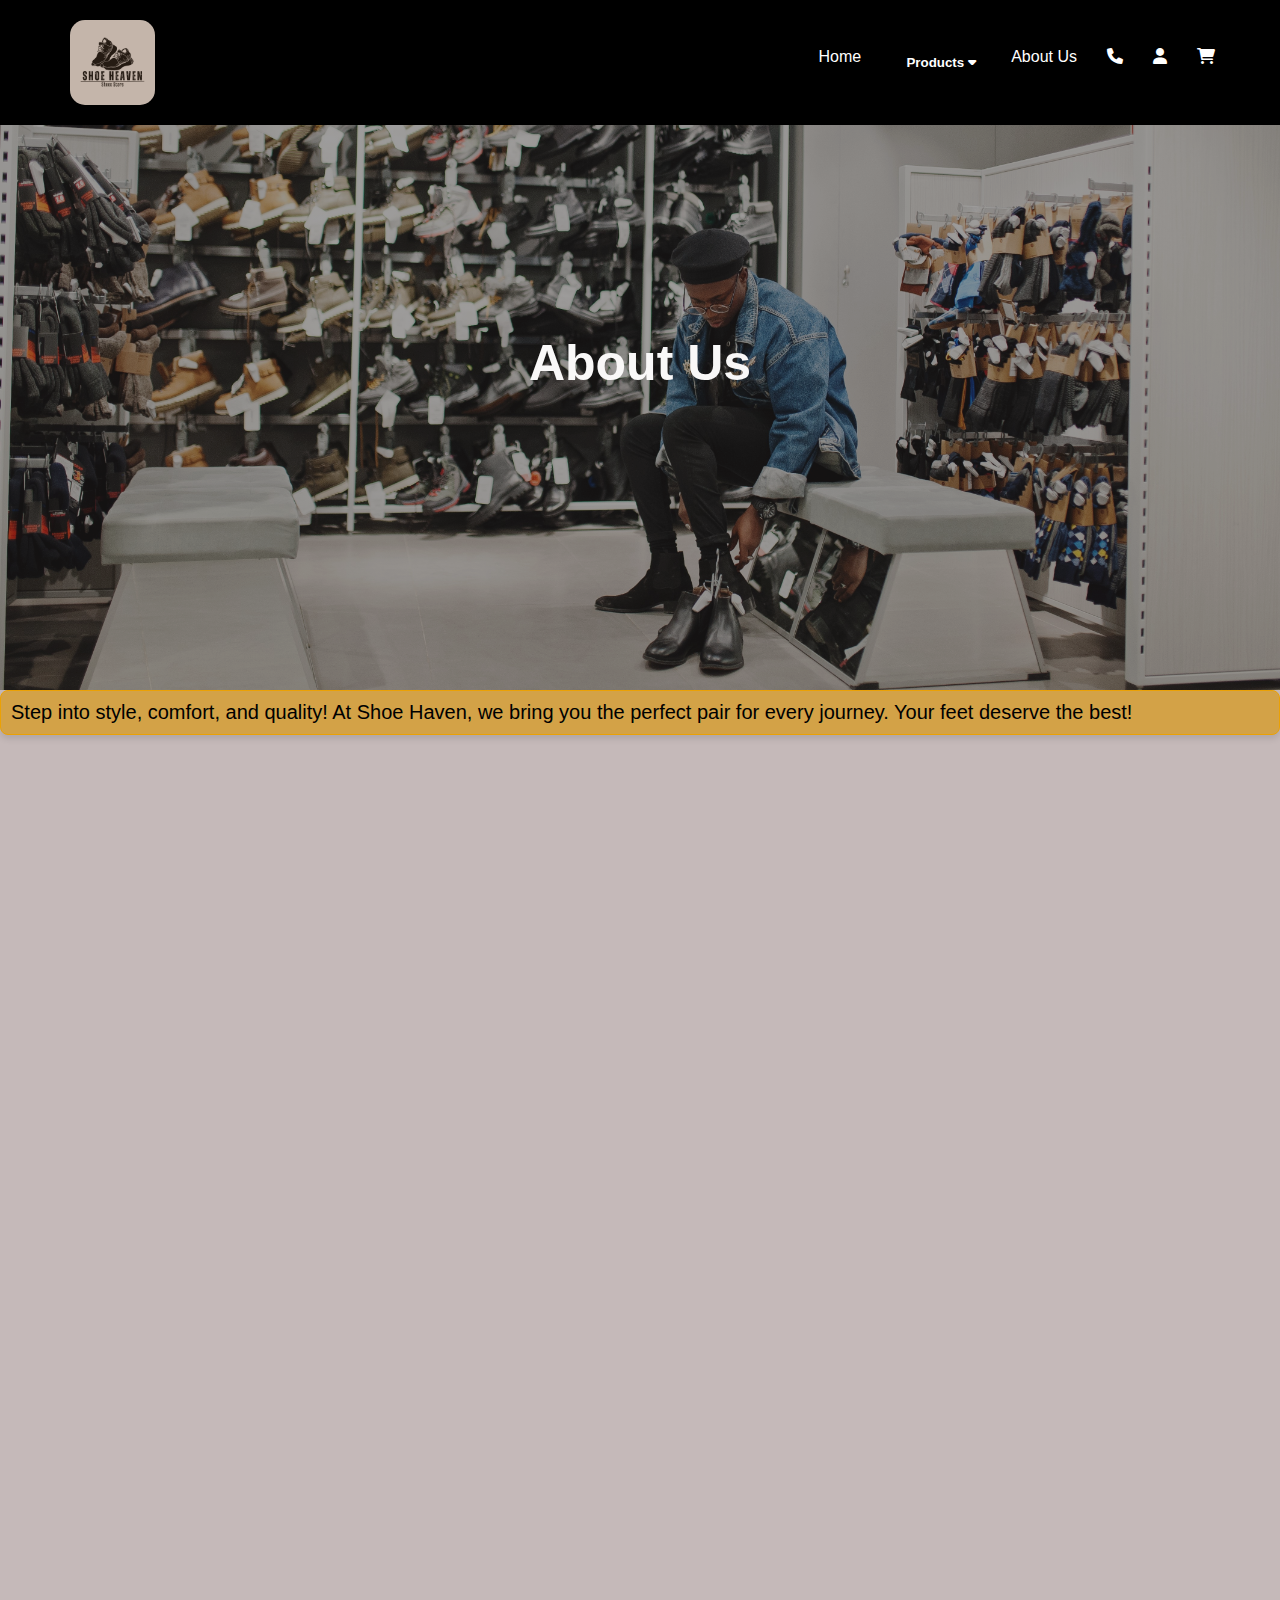
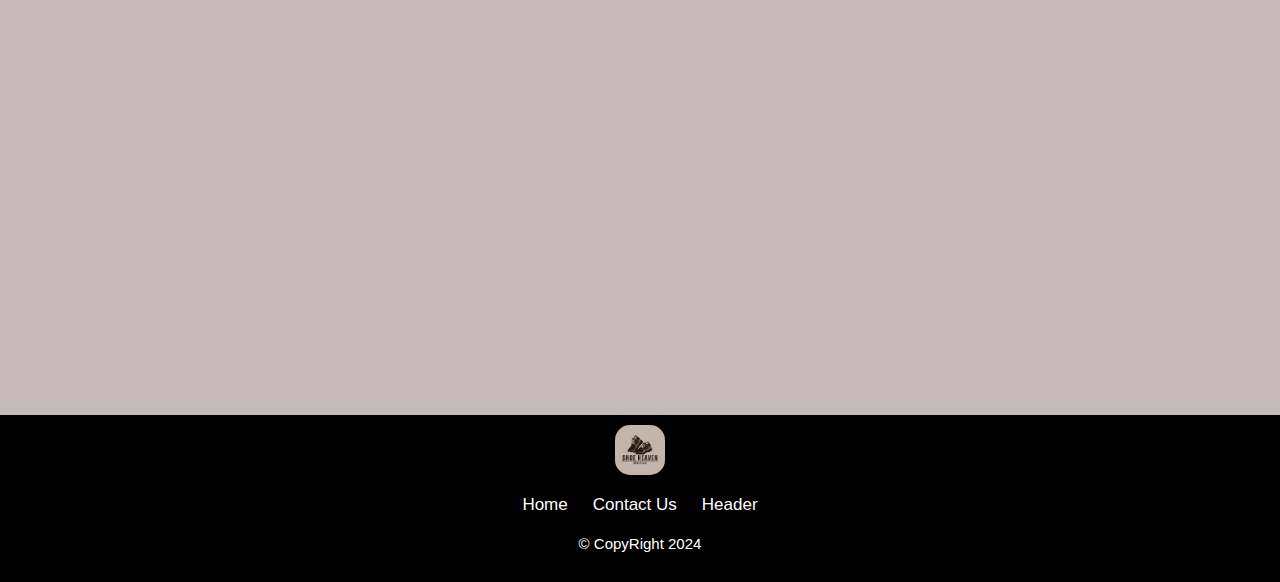
==== about.html @ 93aa8b42 "Second Commit" ====
<!DOCTYPE html>
<html lang="en">
<head>
    <meta charset="UTF-8">
    <meta name="viewport" content="width=device-width, initial-scale=1.0">
    <title>About us</title>
    <link rel="stylesheet" href="about.css">
    <script src="about.js" defer></script>
    <link rel="stylesheet" href="https://cdnjs.cloudflare.com/ajax/libs/font-awesome/6.0.0-beta3/css/all.min.css">
</head>
<body>
  <div id="popup" class="popup hidden">
    <div class="popup-content">
        <p></p>
        <button id="ok-btn" class="ok-btn">Ok</button>
    </div>
</div>

<header>
    <img src="/logo.png" alt="">
    <div class="navig">
      <a href="Homepage.html">Home</a>
      <div class="dropdown">
        <button class="dropbtn">Products <i class="fa fa-caret-down"></i></button>
        <div class="dropdown-content">
          <a href="index.html">Men</a>
          <a href="index2.html">Women</a>
        </div>
      </div>
      <a href="about us/about.html">About Us</a>
      <a href="contact us/contact.html"> <i class="fa-solid fa-phone"></i> </a>
      <a href="/signup.html"><i class="fas fa-user"> </i></a>
      <a href="add-to-cart.html"> <i class="fas fa-shopping-cart"> </i> </a>
    </div>
    <div class="hamburger" onclick="toggleMenue()">
      <span></span>
      <span></span>
      <span></span>
    </div>
  </header>
  <nav id="navMenu">
    <div class="small-navig">
      <a href="#">Home</a>
      <a href="index.html">Products</a>
      <a href="about us/about.html">About Us</a>
      <a href="contact us/contact.html"> <i class="fa-solid fa-phone"></i> </a>
      <a href="/signup.html"> <i class="fas fa-user"> </i> </a>
      <a href="add-to-cart.html"> <i class="fas fa-shopping-cart"> </i> </a>
    </div>   
  </nav>
</header>
    <nav id="navMenu">
        <div class="navig">
            <a href="/Homepage.html"> Home  </a> 
            <div class="dropdown">
                <button class="dropbtn"> Products <i class="fa fa-caret-down"> </i></button>
                <div class="dropdown-content">
            <a href="#"> Men</a> 
            <a href="#"> Women</a> 
            </div>
            </div>
            <a href=""> About Us  </a> 
            <a href=""> Contact Us</a> 
            <a href="signup.html"> <i class="fas fa-user"> </i></a> 
            <a href="#"> <i class="fas fa-shopping-cart"> </i> </a> 
            <a href=""> Check Out </a>  
            </div>
    <div class="hamburger" onclick="toggleMenue()">
            <span></span>
            <span></span>
            <span></span>
    </div>
    </nav>

<div class="header-spacer"></div>

        <div class="slider-nav">
            <a></a>
            <a></a>
            <a></a>
        </div>
    </div>
</section>

<div class="header-spacer"></div>
        <main>
            <article>
                <div class="wrapper">
                    <h1>About Us</h1>
                  </div>
                  <div class="marquee-container">
                    <div class="marquee-text">Join us for our big event this weekend! Don't miss out on the fun and excitement!</div>
                  </div>
                  <article class="article-section">
                    <section class="section" id="section">
                      <div class="description">
                        <h2>About the Business</h2>
                        <p>
                          At Shoe Haven, we believe in delivering the perfect pair of shoes for every step you take.
                          With a wide variety of styles and sizes, we are committed to providing exceptional quality 
                          and unbeatable comfort for every customer. <p id="additionaltxt">Our team carefully selects the finest materials 
                            to ensure every shoe meets the highest standards. We aim to inspire confidence and style 
                            with every pair we craft.</p>
                        </p>
                        <br>
                        <br>
                        <button id="btn">See more</button>
                      </div>
                      <div class="image">
                        <img src="/about us/360_F_630157414_SJ86eZxN3ddwZ3CBy7HySJtjxJaLXy9B.jpg" alt="Shoes collection">
                      </div>
                    </section>
              
                    <section class="section2" id="section">
                      <div class="description">
                        <h2>Our Story</h2>
                        <p>
                          Founded in 2010 by passionate footwear enthusiasts, Shoe Haven started as a small family business.
                          Over the years, we’ve grown into a trusted brand, known for combining fashion-forward designs 
                          with durability and affordability. <p id="additionaltxt2"> Our journey is rooted in the belief that great shoes 
                            can elevate every moment, big or small. Today, we continue to innovate while staying true to our roots.</p>
                        </p>
                        <br>
                        <br>
                        <button id="btn2">See more</button>
                      </div>
                      <div class="image">
                        <img src="/about us/images.jpeg" alt="Founders of Shoe Haven">
                      </div>
                    </section>
              
                    <section class="section" id="section">
                      <div class="description">
                        <h2>Our Location</h2>
                        <p>
                          Visit us at our flagship store in the heart of downtown, or explore our collections online.
                          Our central location makes it convenient for all shoe lovers to experience the Shoe Haven difference. <p id="additionaltxt3">Enjoy a welcoming atmosphere, personalized service, and the chance to find the perfect pair. 
                            Whether in-store or online, we bring the same passion and care to your shopping experience.</p>
                        </p>
                        <br>
                        <br>
                        <button id="btn3">See more</button>
                      </div>
                      <div class="image">
                        <img src="/about us/istockphoto-1461385811-612x612.jpg" alt="Shoe Haven location">
                      </div>
                    </section>
                  </article>
        </main>
    

        <footer>
            <img src="/logo.png" alt="logo">
            <div class="footer-nav">
                <a href="#">Home</a>
                <a href="#">Contact Us</a>
                <a href="#">Header</a>
            </div>
            <p>&#169; CopyRight 2024</p>
        </footer>
</body>
</html>
---- about.css ----
*{
  padding: 0px;
  margin: 0px;
  box-sizing: border-box;
}

body{
background-color: white;
font-family:"Nunito Sans", Alexandria;
font-size: 20px;
}

header {
display: flex;
justify-content: space-between;
align-items: center;
padding: 20px;
background-color: black;
position: fixed;
width: 100%;
top: 0;
z-index: 1000;
right: 0;
left: 0;
/*padding-bottom: 20px;*/
/*margin-bottom: 15px;*/
}

.header-spacer {
height: 20px;
}

header a{
text-decoration: none;
color: white;
border-radius: 5px;
transition: background-color 0.3s ease, padding 0.3s ease;
padding: 10px;
display: inline-block;
}

header a:hover{
background-color: rgb(230, 213, 183);
transform: scale(1.1); /* Smooth effect without layout shift */
padding: 20px;
}

header img {
width: 85px;
height: auto;
border-radius: 15px; 
margin-left: 50px;
}

.navig{
display: flex;
gap: 10px;
padding: 0 35px;
font-size: 16px;
justify-content: center;
cursor: pointer;
}

.dropbtn{
background-color: black;
color: white;
border: 0;
font-weight: bold;
padding: 10px 10px;
margin-left: 10px;

}


.dropdown{
    float: left;
    overflow: hidden;
}

.dropdown-content{
    display: none;
    position: absolute;
    z-index: 1;
    
}

.dropdown-content a{
    float: none;
    text-decoration: none;
    display: block;
}

.dropdown-content a:hover{
    background-color: rgb(99, 99, 93) ;
}


.dropdown:hover .dropdown-content{
  display: block;
}

header .hamburger {
flex-direction: column;
gap: 5px;
display: none;
cursor: pointer;
}

header .hamburger span {
width: 30px;
height: 5px;
border-radius: 50px;
background-color: white;
}

#navMenu{
display: flex;
justify-content: center;
align-items: center;
flex-direction: column;
width: 100%;
background-color: rgb(62, 61, 61);
height: 100vh;
gap: 20px;
padding: 20px;
position: fixed;
display: none;
z-index: 1000;
top: 0; 
}

.small-navig{  
background-color: #3E3D3D;
display: flex;
}

.small-navig a{
text-decoration: none;
color: white;
padding: 7px;
cursor: pointer;
font-size: 18px;
transition: background-color 0,3s ease;
}

.small-navig a:hover {
background-color: rgb(158, 158, 34);
}

@media screen and (max-width: 668px){

header img{
  margin-left: 15px;
}
header .navig {
  display: none;
}
header .hamburger {
  display: flex;
}
#navMenu{
  z-index: 10000;
    display: flex;
    transition: all .5s ease-in-out;
    right: -200%;
    flex-direction: column;
}
#navMenu.active {
    display: flex;
}
.small-navig{
    display: flex;
}
.small-navig{
    position: fixed;
    top:130px;
    gap: 10px;
    padding: 10px 20px;
    flex-direction: column;
    width: 100%;
    margin-top: 10px;
    height: 100vh;
}
.small-navig a{
    padding: 7px;
    width: 100%;
    background-color: gray;
    text-align: center;
    border-radius: 10px;
}
}



body {
    font-family: Arial, sans-serif;
    margin: 0;
    padding: 0;
    box-sizing: border-box;
    background-color: #c5b9b9;
  }

  .wrapper {
    text-align: center;
    padding: 20px;
    height: 600px;
    width: 100%;
    opacity: 0.9;
    background: 
    linear-gradient(rgba(0, 0, 0, 0.4), rgba(0, 0, 0, 0.4)),
    url("/stylish-casual-african-american-man-jeans-jacket-black-beret-clothes-store-trying-new-footwear.jpg");
    background-size: cover;
}


  .wrapper h1 {
    margin: 0;
    font-size: 2.5em;
    color: white;
    display: flex;
    position: relative;
    top: 40%;
    justify-content: center;
    font-size: 50px;
  }

  .marquee-container {
    overflow: hidden;
    white-space: nowrap;
    background-color: #d3a247;
    border: 1px solid #eba104;
    padding: 10px;
    border-radius: 8px;
    width: 100%;
    box-shadow: 0 4px 6px rgba(0, 0, 0, 0.1);
  }

  .marquee-text {
    display: inline-block;
    animation: scrollText 15s linear infinite;
  }

  @keyframes scrollText {
    0% {
      transform: translateX(100%);
    }
    100% {
      transform: translateX(-100%);
    }
  }

  .article-section {
    display: flex;
    flex-direction: column;
    gap: 10px;
    padding: 30px;
  }

  .section {
    display: flex;
    flex-direction: row;
    align-items: center;
    gap: 20px;
    padding: 200px 0;
    height: 350px;
  }

  .section2 {
    display: flex;
    flex-direction: row-reverse;
    align-items: center;
    gap: 20px;
    padding: 200px 0;
    height: 350px;
  }

  #section{
    opacity: 0;
    transition: opacity 1s ease-in-out;
  }

  .section:last-child {
    border-bottom: none;
  }

  .description {
    flex: 1;
    margin-left: 100px;
  }

  .description h2 {
    font-size: 1.8em;
    margin-bottom: 10px;
  }

  .description p {
    font-size: 1em;
    color: rgb(97, 73, 51);
    line-height: 1.5;
  }

  .image {
    flex: 1;
    text-align: center;
  }

  .image img {
    max-width: 100%;
    height: 250px;
    border-radius: 15px;
    width: 400px;
  }

  button{
    border-radius: 50px;
    border: none;
    width: 100px;
    height: 50px;
    margin-left: 50px;
    
  }

  button:hover{
    background-color: rgb(128, 70, 36);
    cursor: pointer;
    border: #3d2402 solid 0.1px;
    transition: 0.3s;
  }

  #additionaltxt, #additionaltxt2, #additionaltxt3{
    display: none;
  }
  
  #extra {
    display: none;
}
#extra.visible {
    display: flex;
}

@media screen and (max-width: 800px){
    .section, .section2{
      flex-direction: column;
      gap: 30px;
      padding: 20px 0;
      height: 550px;
    }
    .article-section{
      gap: 100px;
    }
}


footer {
    display: flex;
    justify-content: center;
    align-items: center;
    flex-direction: column;
    background-color: #000;
    padding: 10px 10px 30px;
    gap: 20px;
    color: #fff;
  }
  
  footer a {
    text-decoration: none;
    color: #fff;
    justify-content: center;
    font-size: 17px;
    
  }
  
  footer img {
    width: 50px;
    height: auto;
    border-radius: 15px;
  }
  footer p{
    font-size: 15px;
  }
.footer-nav {
  display: flex;
  gap: 25px;
}
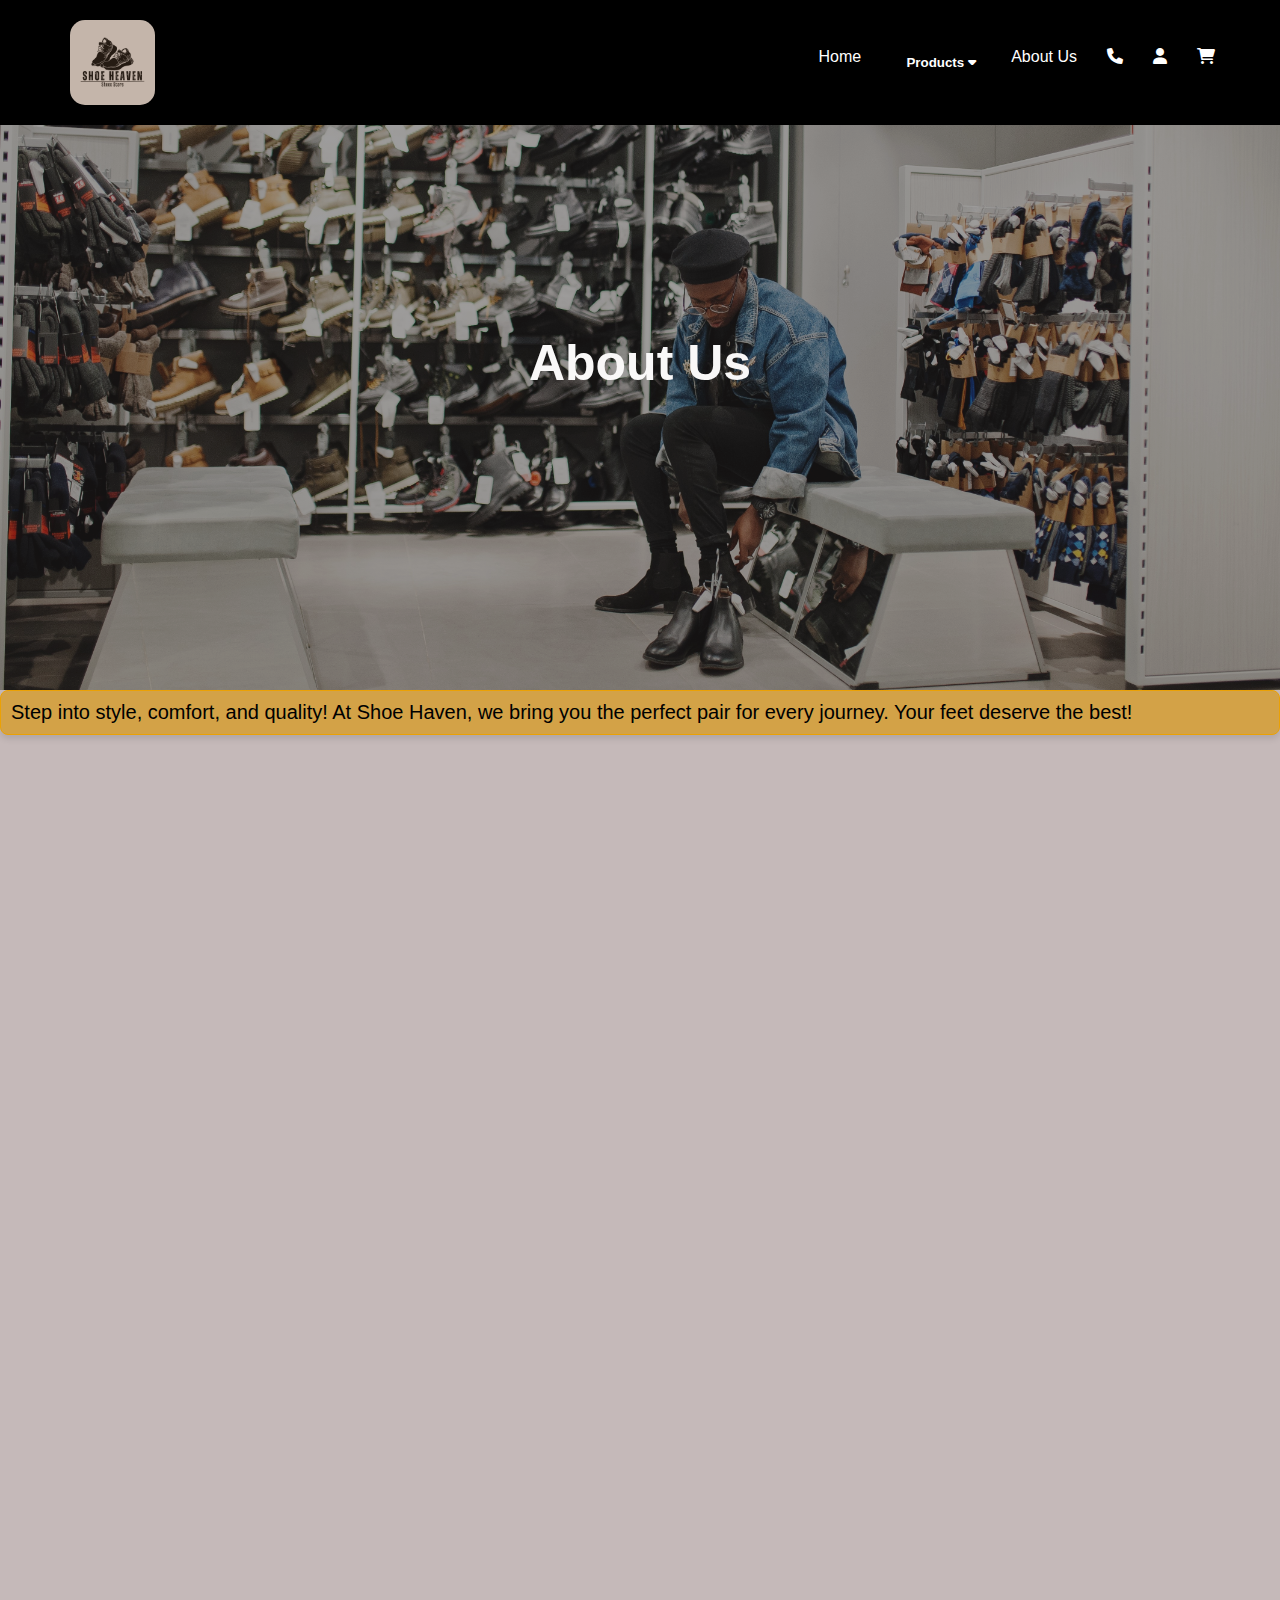
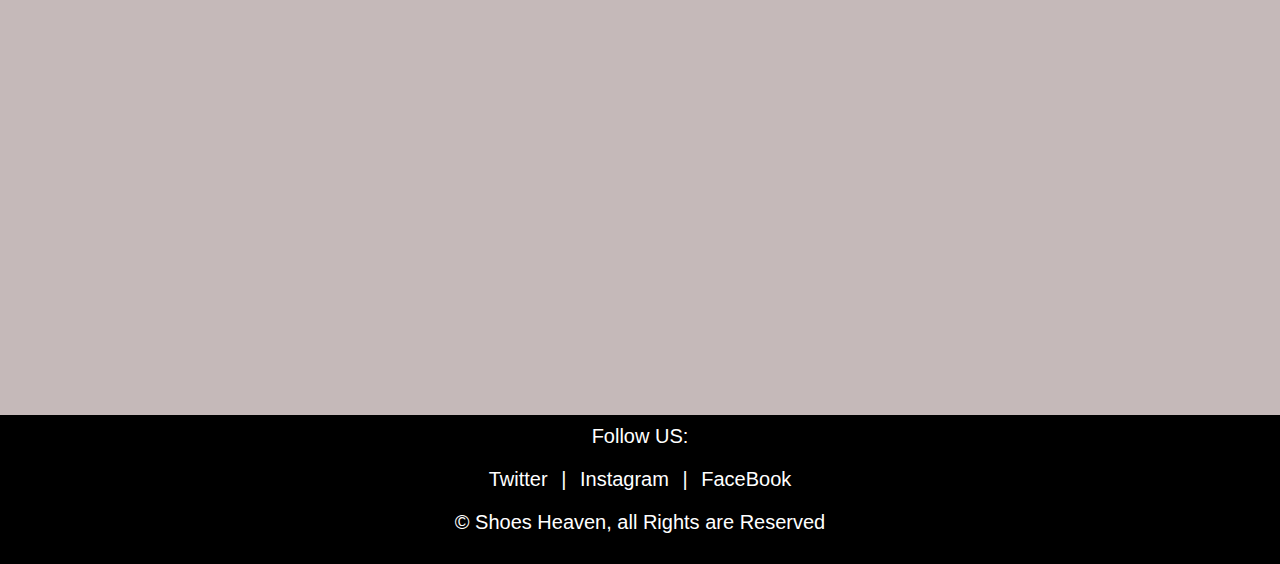
==== commit d170385b: "Last Commit" ====
--- a/about.html
+++ b/about.html
@@ -40,7 +40,7 @@
   </header>
   <nav id="navMenu">
     <div class="small-navig">
-      <a href="#">Home</a>
+      <a href="Homepage.html">Home</a>
       <a href="index.html">Products</a>
       <a href="about us/about.html">About Us</a>
       <a href="contact us/contact.html"> <i class="fa-solid fa-phone"></i> </a>
@@ -150,13 +150,12 @@
     
 
         <footer>
-            <img src="/logo.png" alt="logo">
-            <div class="footer-nav">
-                <a href="#">Home</a>
-                <a href="#">Contact Us</a>
-                <a href="#">Header</a>
-            </div>
-            <p>&#169; CopyRight 2024</p>
-        </footer>
+          <p> Follow US:</p>
+         <div> <a href="https://twitter.com/?lang=en" target="_blank"> Twitter</a> | 
+          <a href="https://www.instagram.com/?hl=en"  target="_blank"> Instagram </a> | 
+          <a href="https://www.facebook.com/"  target="_blank"> FaceBook</a>
+      </div>
+          <p> &copy; Shoes Heaven, all Rights are Reserved</p>
+      </footer>
 </body>
 </html>--- a/about.css
+++ b/about.css
@@ -42,7 +42,6 @@
 header a:hover{
 background-color: rgb(230, 213, 183);
 transform: scale(1.1); /* Smooth effect without layout shift */
-padding: 20px;
 }
 
 header img {
@@ -362,21 +361,17 @@
     color: #fff;
   }
   
-  footer a {
+  footer a{
     text-decoration: none;
-    color: #fff;
-    justify-content: center;
-    font-size: 17px;
-    
-  }
+    color: white;
+    border-radius: 5px;
+    transition: background-color 0.3s ease;
+    padding: 8px;
   
-  footer img {
-    width: 50px;
-    height: auto;
-    border-radius: 15px;
-  }
-  footer p{
-    font-size: 15px;
+  }
+  footer a:hover{
+    background-color: rgb(230, 213, 183);
+    transition: all 0.5s ease; /* Smooth hover effect */
   }
 .footer-nav {
   display: flex;
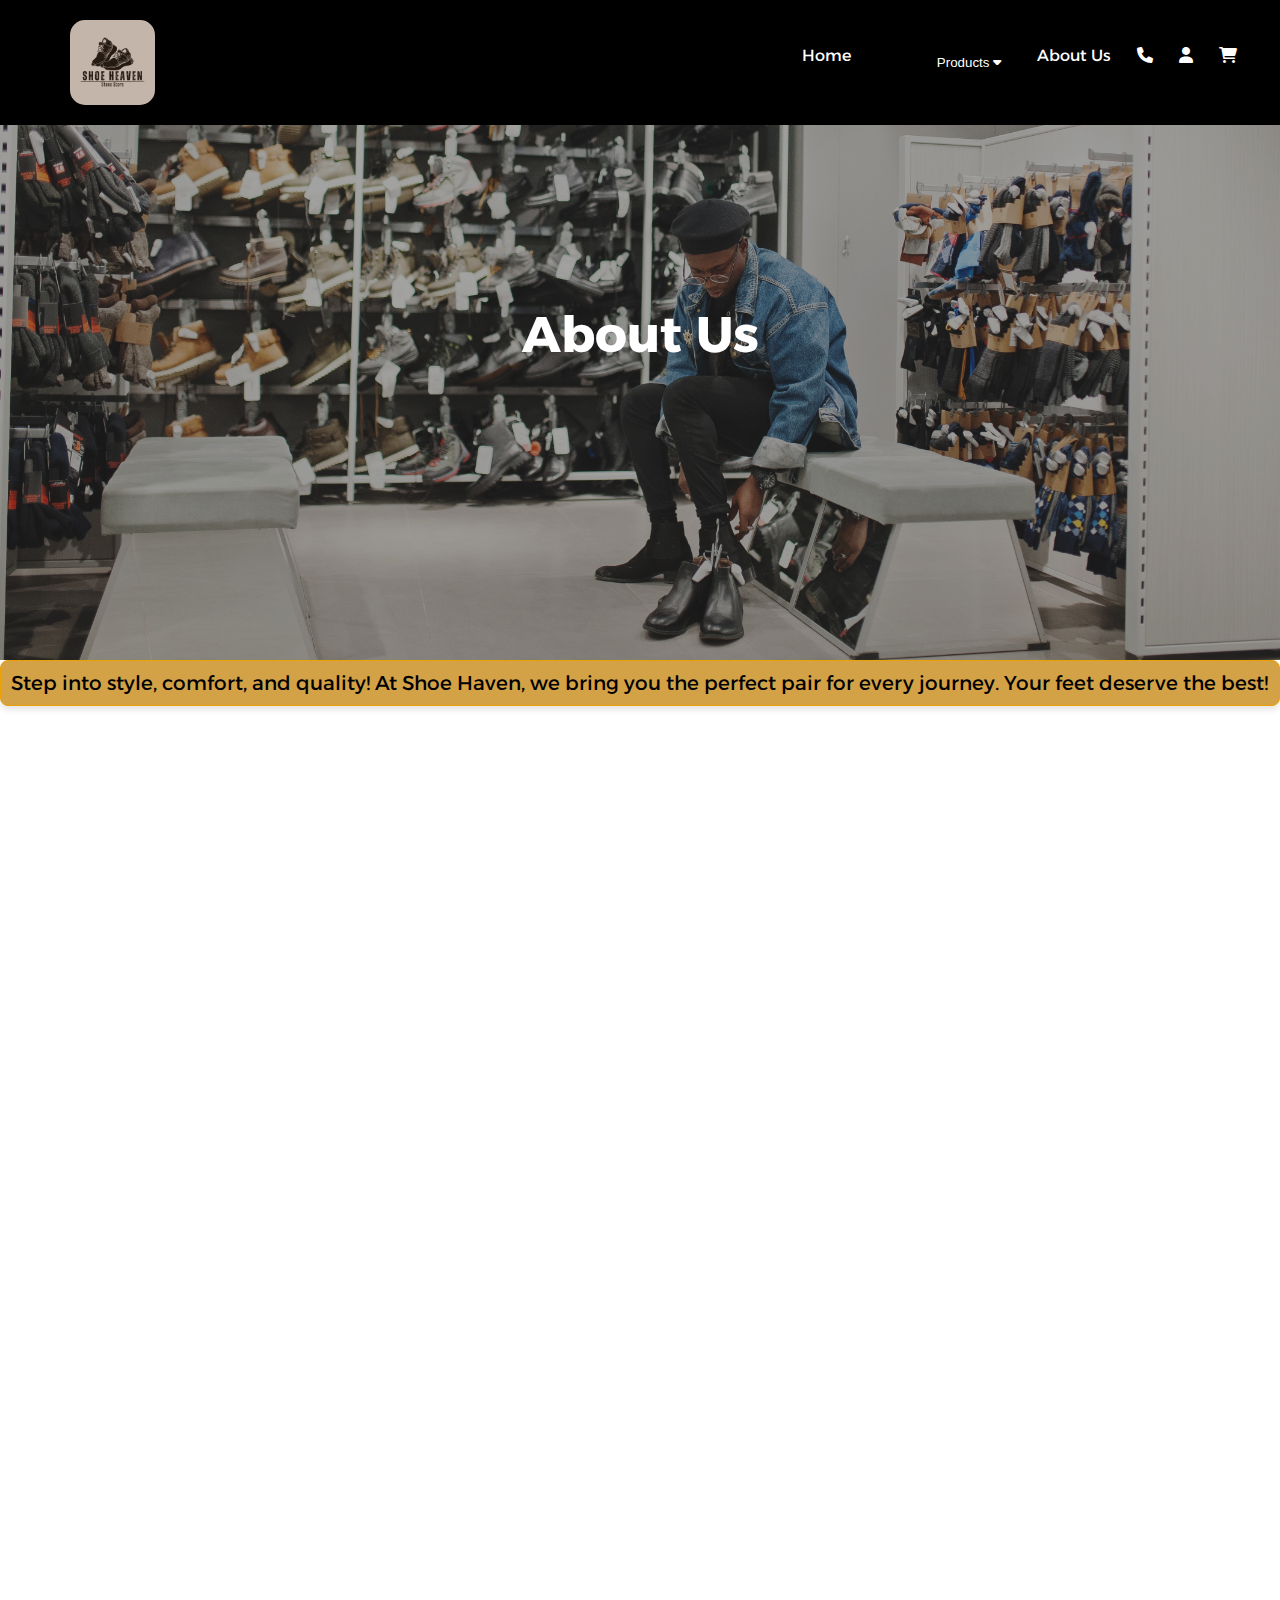
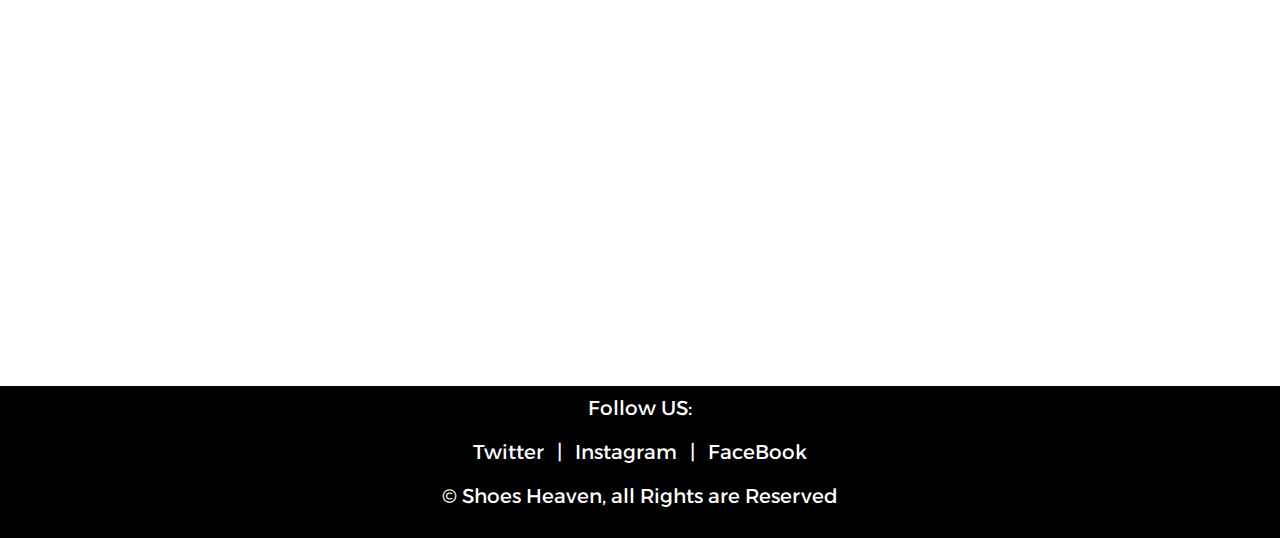
==== commit 6bcb16cb: "Last Last Commit" ====
--- a/about.html
+++ b/about.html
@@ -7,6 +7,11 @@
     <link rel="stylesheet" href="about.css">
     <script src="about.js" defer></script>
     <link rel="stylesheet" href="https://cdnjs.cloudflare.com/ajax/libs/font-awesome/6.0.0-beta3/css/all.min.css">
+    <link rel="preconnect" href="https://fonts.googleapis.com">
+    <link rel="preconnect" href="https://fonts.gstatic.com" crossorigin>
+    <link href="https://fonts.googleapis.com/css2?family=Alexandria:wght@300&display=swap" rel="stylesheet">
+    <link rel="stylesheet" href="https://cdnjs.cloudflare.com/ajax/libs/font-awesome/6.0.0-beta3/css/all.min.css">
+    <script src="https://code.jquery.com/jquery-3.6.0.min.js"></script>
 </head>
 <body>
   <div id="popup" class="popup hidden">
@@ -27,7 +32,7 @@
           <a href="index2.html">Women</a>
         </div>
       </div>
-      <a href="about us/about.html">About Us</a>
+      <a href="about.html">About Us</a>
       <a href="contact us/contact.html"> <i class="fa-solid fa-phone"></i> </a>
       <a href="/signup.html"><i class="fas fa-user"> </i></a>
       <a href="add-to-cart.html"> <i class="fas fa-shopping-cart"> </i> </a>
@@ -49,28 +54,38 @@
     </div>   
   </nav>
 </header>
-    <nav id="navMenu">
-        <div class="navig">
-            <a href="/Homepage.html"> Home  </a> 
-            <div class="dropdown">
-                <button class="dropbtn"> Products <i class="fa fa-caret-down"> </i></button>
-                <div class="dropdown-content">
-            <a href="#"> Men</a> 
-            <a href="#"> Women</a> 
-            </div>
-            </div>
-            <a href=""> About Us  </a> 
-            <a href=""> Contact Us</a> 
-            <a href="signup.html"> <i class="fas fa-user"> </i></a> 
-            <a href="#"> <i class="fas fa-shopping-cart"> </i> </a> 
-            <a href=""> Check Out </a>  
-            </div>
-    <div class="hamburger" onclick="toggleMenue()">
-            <span></span>
-            <span></span>
-            <span></span>
+<header>
+  <img src="logo.png" alt="">
+  <div class="navig">
+    <a href="Homepage.html">Home</a>
+    <div class="dropdown">
+      <button class="dropbtn">Products <i class="fa fa-caret-down"></i></button>
+      <div class="dropdown-content">
+        <a href="index.html">Men</a>
+        <a href="index2.html">Women</a>
+      </div>
     </div>
-    </nav>
+    <a href="/about.html">About Us</a>
+    <a href="/contact.html"> <i class="fa-solid fa-phone"></i> </a>
+    <a href="/signup.html"><i class="fas fa-user"> </i></a>
+    <a href="add-to-cart.html"> <i class="fas fa-shopping-cart"> </i> </a>
+  </div>
+  <div class="hamburger" onclick="toggleMenue()">
+    <span></span>
+    <span></span>
+    <span></span>
+  </div>
+</header>
+<nav id="navMenu">
+  <div class="small-navig">
+    <a href="Homepage.html">Home</a>
+    <a href="index.html">Products</a>
+    <a href="/about.html">About Us</a>
+    <a href="/contact.html"> <i class="fa-solid fa-phone"></i> </a>
+    <a href="/signup.html"> <i class="fas fa-user"> </i> </a>
+    <a href="add-to-cart.html"> <i class="fas fa-shopping-cart"> </i> </a>
+  </div>   
+</nav>
 
 <div class="header-spacer"></div>
 
--- a/about.css
+++ b/about.css
@@ -11,193 +11,277 @@
 }
 
 header {
-display: flex;
-justify-content: space-between;
-align-items: center;
-padding: 20px;
-background-color: black;
-position: fixed;
-width: 100%;
-top: 0;
-z-index: 1000;
-right: 0;
-left: 0;
-/*padding-bottom: 20px;*/
-/*margin-bottom: 15px;*/
-}
-
+  display: flex;
+  justify-content: space-between;
+  align-items: center;
+  padding: 20px;
+  background-color: black;
+  position: fixed;
+  width: 100%;
+  top: 0;
+  z-index: 100001;
+  padding-bottom: 20px;
+  margin-bottom: 15px;
+  transition: all 0.5s ease-in-out;
+  flex-direction: row;
+}
 .header-spacer {
-height: 20px;
-}
+  height: 30px;
+}
+
+
 
 header a{
-text-decoration: none;
-color: white;
-border-radius: 5px;
-transition: background-color 0.3s ease, padding 0.3s ease;
-padding: 10px;
-display: inline-block;
-}
-
-header a:hover{
-background-color: rgb(230, 213, 183);
-transform: scale(1.1); /* Smooth effect without layout shift */
-}
+  text-decoration: none;
+  color: white;
+  border-radius: 5px;
+  transition: background-color 0.3s ease;
+  padding: 8px;
+}
+
+header a:hover {
+  background-color: rgb(230, 213, 183);
+  transform: scale(1.1); /* Smooth scaling without affecting layout */
+  transition: all 0.5s ease; /* Smooth hover effect */  
+}
+
 
 header img {
-width: 85px;
-height: auto;
-border-radius: 15px; 
-margin-left: 50px;
+  width: 85px;
+  height: auto;
+  border-radius: 15px; 
+  margin-left: 50px;
 }
 
 .navig{
-display: flex;
-gap: 10px;
-padding: 0 35px;
-font-size: 16px;
-justify-content: center;
-cursor: pointer;
-}
-
-.dropbtn{
-background-color: black;
-color: white;
-border: 0;
-font-weight: bold;
-padding: 10px 10px;
-margin-left: 10px;
-
-}
-
-
-.dropdown{
-    float: left;
-    overflow: hidden;
+  display: flex;
+  gap: 10px;
+  padding: 0 35px;
+  font-size: 16px;
+  justify-content: center;
+  cursor: pointer;
+  transition: all 0.5s ease-in-out;
+}
+
+.navig{
+  text-decoration: none;
+  color: white;
+  border-radius: 5px;
+  padding: 8px 15px;
+  transition: background-color 0.3s ease;
+}
+
+.dropdown .dropbtn {
+  color: white;
+  background-color: transparent;
+  border: none;
+  padding: 8px 15px;
+  cursor: pointer;
+  text-align: center;
+  display: inline-block;
+  transition: background-color 0.3s ease;
+}
+
+header .hamburger {
+  flex-direction: column;
+  gap: 5px;
+  display: none;
+  cursor: pointer;
+}
+
+header .hamburger span {
+  width: 30px;
+  height: 5px;
+  border-radius: 50px;
+  background-color: white;
+  transition: all 0.3s ease-in-out;
+}
+
+#navMenu {
+  opacity: 0;
+  visibility: hidden;
+  transform: translateX(100%);
+  transition: all 0.5s ease-in-out;
+  flex-direction: column;
+  width: 100%;
+  background-color: rgb(62, 61, 61);
+  height: 100vh;
+  gap: 20px;
+  padding: 20px;
+  position: fixed;
+  z-index: 1000;
+  top: 0;
+  right: 0;
+}
+
+#navMenu.active {
+  opacity: 1;
+  visibility: visible;
+  transform: translateX(0);
+}
+
+.small-navig{  
+  background-color: #3E3D3D;
+  display: flex;
+  flex-direction: column;
 }
 
 .dropdown-content{
-    display: none;
-    position: absolute;
-    z-index: 1;
-    
+  display: none;
+  position: absolute;
+  z-index: 1;
+  flex-direction: column;
+  min-width: 160px;
+  background-color: rgb(62, 61, 61);
 }
 
 .dropdown-content a{
-    float: none;
-    text-decoration: none;
-    display: block;
+  color: white;
+  padding: 10px;
+  text-align: left;
+  text-decoration: none;
+  display: block;
 }
 
 .dropdown-content a:hover{
-    background-color: rgb(99, 99, 93) ;
-}
-
+  background-color: rgb(99, 99, 93) ;
+}
 
 .dropdown:hover .dropdown-content{
   display: block;
 }
 
-header .hamburger {
-flex-direction: column;
-gap: 5px;
-display: none;
-cursor: pointer;
-}
-
-header .hamburger span {
-width: 30px;
-height: 5px;
-border-radius: 50px;
-background-color: white;
-}
-
-#navMenu{
-display: flex;
-justify-content: center;
-align-items: center;
-flex-direction: column;
-width: 100%;
-background-color: rgb(62, 61, 61);
-height: 100vh;
-gap: 20px;
-padding: 20px;
-position: fixed;
-display: none;
-z-index: 1000;
-top: 0; 
-}
-
-.small-navig{  
-background-color: #3E3D3D;
-display: flex;
-}
-
 .small-navig a{
-text-decoration: none;
-color: white;
-padding: 7px;
-cursor: pointer;
-font-size: 18px;
-transition: background-color 0,3s ease;
+  text-decoration: none;
+  color: white;
+  padding: 7px;
+  cursor: pointer;
+  font-size: 18px;
+  transition: background-color 0.3s ease;
+  text-align: center;
+  justify-content: center;
+  align-items: center;
+}
+
+.dropdown:hover .dropbtn {
+  background-color: rgb(230, 213, 183);
+  padding: 10xp;
 }
 
 .small-navig a:hover {
-background-color: rgb(158, 158, 34);
-}
+  background-color: rgb(158, 158, 34);
+}
+
 
 @media screen and (max-width: 668px){
-
-header img{
-  margin-left: 15px;
-}
-header .navig {
-  display: none;
-}
-header .hamburger {
+  
+  header img{
+    margin-left: 15px;
+  }
+  header .navig {
+    display: none;
+  }
+  header .hamburger {
+    display: flex;
+    
+  }
+
+  header {
+    justify-content: space-between;
+    position: relative;
+  }
+  #navMenu{
+    z-index: 10000;
+      display: flex;
+      transition: all .5s ease-in-out;
+      right: -200%;
+      flex-direction: column;
+  }
+  #navMenu.active {
+      display: flex;
+  }
+  .small-navig{
+      display: flex;
+  }
+  .small-navig{
+      position: fixed;
+      top:130px;
+      gap: 10px;
+      padding: 10px 20px;
+      flex-direction: column;
+      width: 100%;
+      margin-top: 10px;
+      height: 100vh;
+      text-align: center;
+      margin: 0 auto;
+      position: absolute;
+      left: 50%;
+      transform: translateX(-50%);
+  }
+
+  .small-navig a{
+      padding: 7px;
+      width: 100%;
+      background-color: gray;
+      text-align: center;
+      border-radius: 10px;
+      
+  }
+}
+
+.popup {
+  position: fixed;
+  top: 0;
+  left: 0;
+  width: 100%;
+  height: 100%;
+  background-color: rgba(0, 0, 0, 0.5);
   display: flex;
-}
-#navMenu{
-  z-index: 10000;
-    display: flex;
-    transition: all .5s ease-in-out;
-    right: -200%;
-    flex-direction: column;
-}
-#navMenu.active {
-    display: flex;
-}
-.small-navig{
-    display: flex;
-}
-.small-navig{
-    position: fixed;
-    top:130px;
-    gap: 10px;
-    padding: 10px 20px;
-    flex-direction: column;
-    width: 100%;
-    margin-top: 10px;
-    height: 100vh;
-}
-.small-navig a{
-    padding: 7px;
-    width: 100%;
-    background-color: gray;
-    text-align: center;
-    border-radius: 10px;
-}
-}
-
-
-
-body {
-    font-family: Arial, sans-serif;
-    margin: 0;
-    padding: 0;
-    box-sizing: border-box;
-    background-color: #c5b9b9;
-  }
+  justify-content: center;
+  align-items: center;
+  z-index: 1000;
+  visibility: hidden;
+  opacity: 0;
+  transition: opacity 0.3s ease, visibility 0.3s ease;
+}
+
+.show {
+  visibility: visible;
+  opacity: 1;
+}
+
+.popup-content {
+  background-color: #fff;
+  padding: 20px;
+  border-radius: 8px;
+  text-align: center;
+  box-shadow: 0 4px 10px rgba(0, 0, 0, 0.2);
+  width: 300px;
+}
+
+.ok-btn {
+  margin-top: 15px;
+  background-color: #007BFF;
+  color: white;
+  border: none;
+  padding: 10px 20px;
+  font-size: 16px;
+  border-radius: 5px;
+  cursor: pointer;
+  transition: background-color 0.3s ease;
+}
+
+.ok-btn:hover {
+  background-color: #0056b3;
+}
+
+
+
+body{
+  background-color: white;
+  font-family:"Nunito Sans", Alexandria;
+  font-size: 20px;
+}
 
   .wrapper {
     text-align: center;
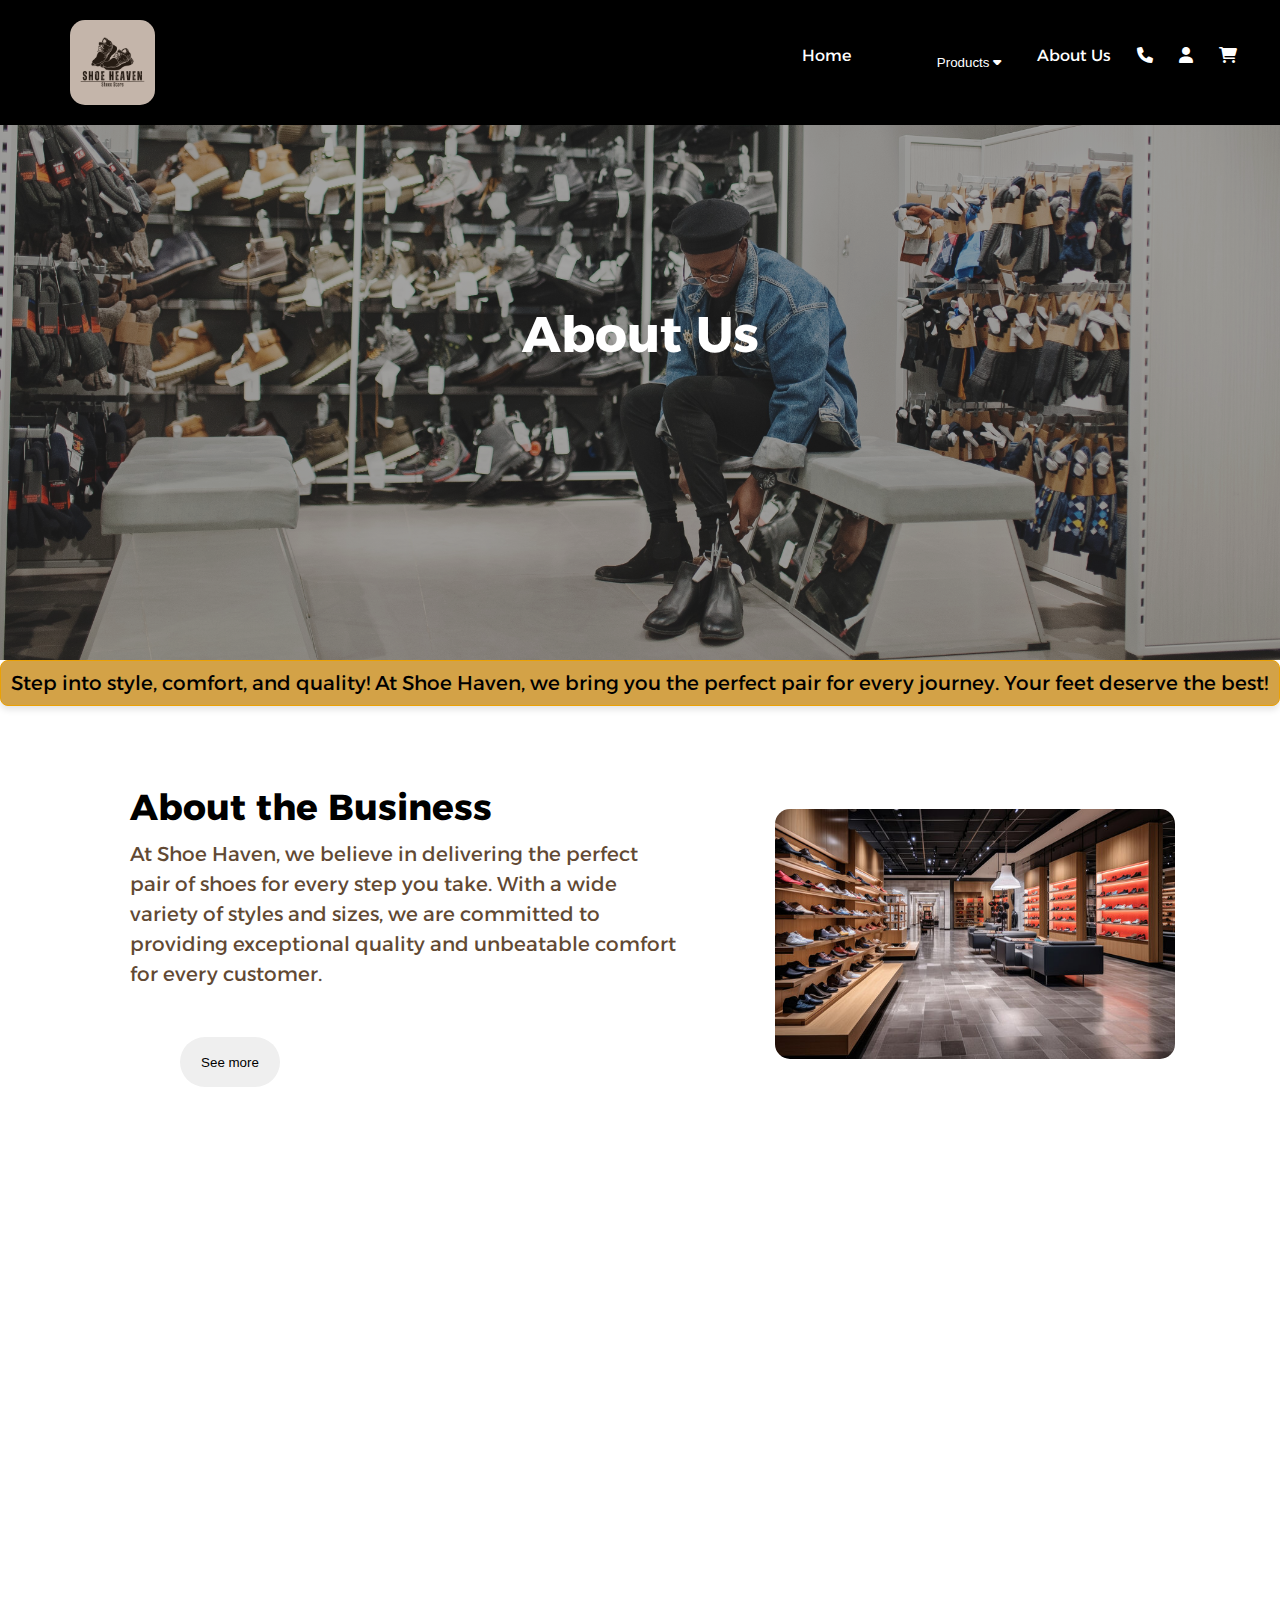
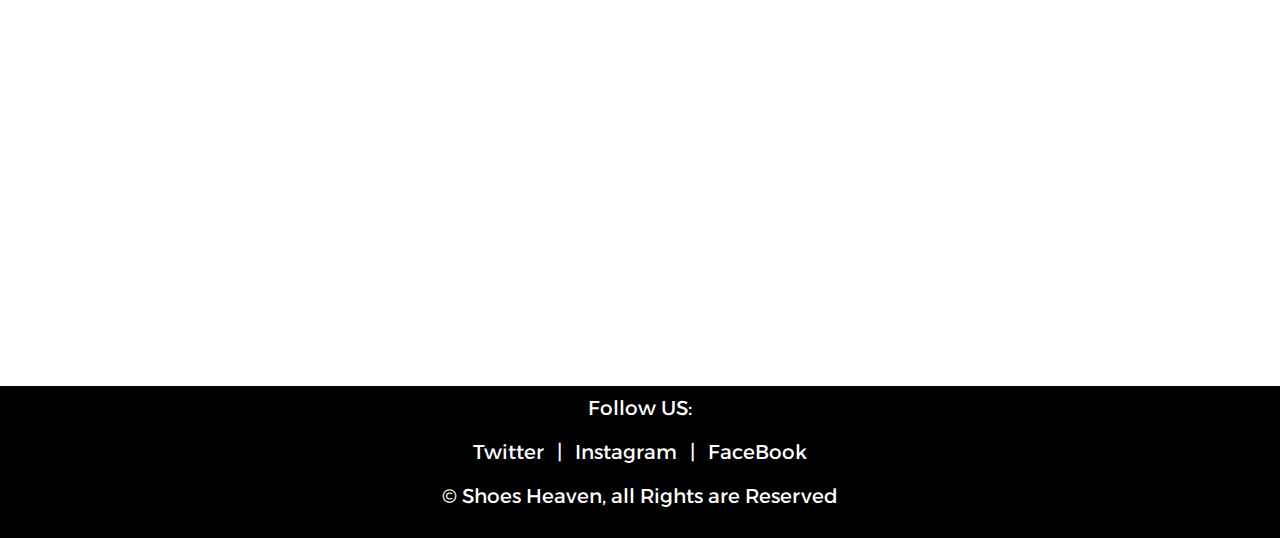
==== commit 733172bf: "Hadi Commit" ====
--- a/about.html
+++ b/about.html
@@ -12,6 +12,9 @@
     <link href="https://fonts.googleapis.com/css2?family=Alexandria:wght@300&display=swap" rel="stylesheet">
     <link rel="stylesheet" href="https://cdnjs.cloudflare.com/ajax/libs/font-awesome/6.0.0-beta3/css/all.min.css">
     <script src="https://code.jquery.com/jquery-3.6.0.min.js"></script>
+    <link rel="shortcut icon" type="image/x-icon" href="Images/project logo.jpg">
+
+    
 </head>
 <body>
   <div id="popup" class="popup hidden">
@@ -21,39 +24,6 @@
     </div>
 </div>
 
-<header>
-    <img src="/logo.png" alt="">
-    <div class="navig">
-      <a href="Homepage.html">Home</a>
-      <div class="dropdown">
-        <button class="dropbtn">Products <i class="fa fa-caret-down"></i></button>
-        <div class="dropdown-content">
-          <a href="index.html">Men</a>
-          <a href="index2.html">Women</a>
-        </div>
-      </div>
-      <a href="about.html">About Us</a>
-      <a href="contact us/contact.html"> <i class="fa-solid fa-phone"></i> </a>
-      <a href="/signup.html"><i class="fas fa-user"> </i></a>
-      <a href="add-to-cart.html"> <i class="fas fa-shopping-cart"> </i> </a>
-    </div>
-    <div class="hamburger" onclick="toggleMenue()">
-      <span></span>
-      <span></span>
-      <span></span>
-    </div>
-  </header>
-  <nav id="navMenu">
-    <div class="small-navig">
-      <a href="Homepage.html">Home</a>
-      <a href="index.html">Products</a>
-      <a href="about us/about.html">About Us</a>
-      <a href="contact us/contact.html"> <i class="fa-solid fa-phone"></i> </a>
-      <a href="/signup.html"> <i class="fas fa-user"> </i> </a>
-      <a href="add-to-cart.html"> <i class="fas fa-shopping-cart"> </i> </a>
-    </div>   
-  </nav>
-</header>
 <header>
   <img src="logo.png" alt="">
   <div class="navig">
@@ -76,16 +46,7 @@
     <span></span>
   </div>
 </header>
-<nav id="navMenu">
-  <div class="small-navig">
-    <a href="Homepage.html">Home</a>
-    <a href="index.html">Products</a>
-    <a href="/about.html">About Us</a>
-    <a href="/contact.html"> <i class="fa-solid fa-phone"></i> </a>
-    <a href="/signup.html"> <i class="fas fa-user"> </i> </a>
-    <a href="add-to-cart.html"> <i class="fas fa-shopping-cart"> </i> </a>
-  </div>   
-</nav>
+
 
 <div class="header-spacer"></div>
 
@@ -122,7 +83,7 @@
                         <button id="btn">See more</button>
                       </div>
                       <div class="image">
-                        <img src="/about us/360_F_630157414_SJ86eZxN3ddwZ3CBy7HySJtjxJaLXy9B.jpg" alt="Shoes collection">
+                        <img src="360_F_630157414_SJ86eZxN3ddwZ3CBy7HySJtjxJaLXy9B.jpg" alt="Shoes collection">
                       </div>
                     </section>
               
@@ -140,7 +101,7 @@
                         <button id="btn2">See more</button>
                       </div>
                       <div class="image">
-                        <img src="/about us/images.jpeg" alt="Founders of Shoe Haven">
+                        <img src="images.jpeg" alt="Founders of Shoe Haven">
                       </div>
                     </section>
               
@@ -157,7 +118,7 @@
                         <button id="btn3">See more</button>
                       </div>
                       <div class="image">
-                        <img src="/about us/istockphoto-1461385811-612x612.jpg" alt="Shoe Haven location">
+                        <img src="istockphoto-1461385811-612x612.jpg" alt="Shoe Haven location">
                       </div>
                     </section>
                   </article>
--- a/about.css
+++ b/about.css
@@ -15,10 +15,10 @@
   justify-content: space-between;
   align-items: center;
   padding: 20px;
-  background-color: black;
   position: fixed;
   width: 100%;
   top: 0;
+  background-color: black;
   z-index: 100001;
   padding-bottom: 20px;
   margin-bottom: 15px;
@@ -28,8 +28,6 @@
 .header-spacer {
   height: 30px;
 }
-
-
 
 header a{
   text-decoration: none;
@@ -461,4 +459,3 @@
   display: flex;
   gap: 25px;
 }
-
